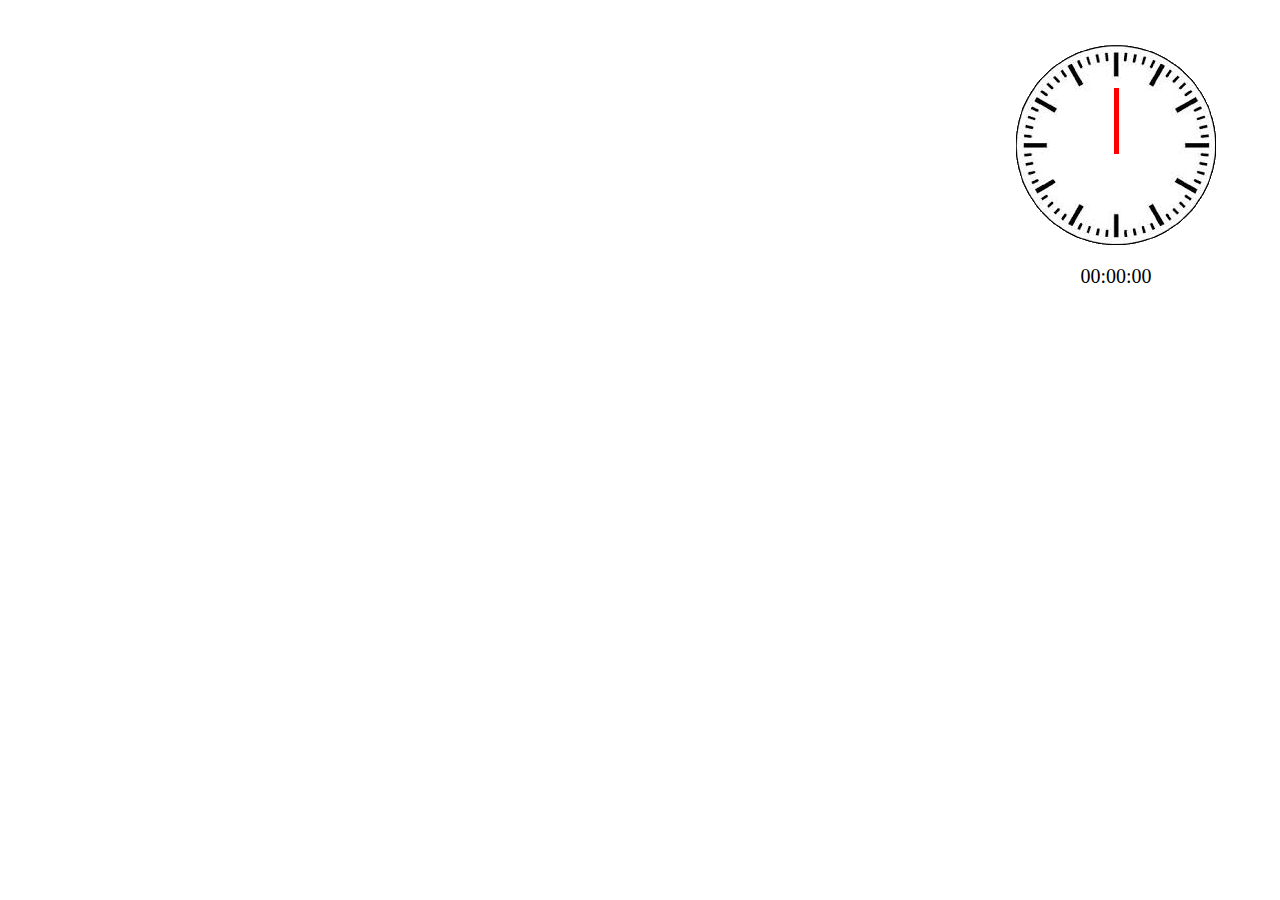
==== pierric/index.html @ 0d2c62be "production" ====
<!DOCTYPE html>
<html lang="en">
<head>
    <meta charset="UTF-8">
    <meta name="viewport" content="width=device-width, initial-scale=1.0">
    <title>Document</title>
    <link rel="stylesheet" href="style.css">
</head>
<body>
    <div class="présentation">

    </div>

    <div class="passions">

    </div>

    <div class="productions">
        <div class="zone_horloge">
            <div class="zone_cadran">
                <img src="img/cadran.png" alt="horloge" id="cadran">
                <div id="petite_aiguille"></div>
                <div id="grande_aiguille"></div>
                <div id="aiguille_seconde"></div>
            </div>

            <p id="heure">00:00:00</p>
        </div>
    </div>

    <div class="objectifs">

    </div>
</body>

<div class="footer">

</div>
<script src="main.js"></script>
</html>
---- pierric/style.css ----
.zone_horloge{
    display: flex;
    flex-direction: column;
    position: absolute;
    top: 5%;
    right: 5%;
    flex-wrap: wrap;
    align-content: center;
    min-width:200px;
}
.zone_cadran{
    display:flex;
    width: 200px;
    height: 200px;
    justify-content: center;
    align-items: center;
}
#cadran{
    position:absolute;
    z-index:-1;
}
#grande_aiguille{
    transform-origin: bottom;
    position:absolute;
    background-color: black;
    z-index: 1;
    min-width:5px;
    height: 25%;
    top: 43px; 
}
#petite_aiguille{
    position:absolute;
    background-color: black;
    z-index: 0;
    min-width:5px;
    height: 15%;
    top:68px;
    transform-origin: bottom;
}
#aiguille_seconde{
    transform-origin: bottom;
    position:absolute;
    background-color: red;
    z-index: 2;
    min-width:5px;
    height: 25%;
    top: 43px;
}
#heure{
    display:flex;
    justify-content: center;
    font-size: 20px;
}
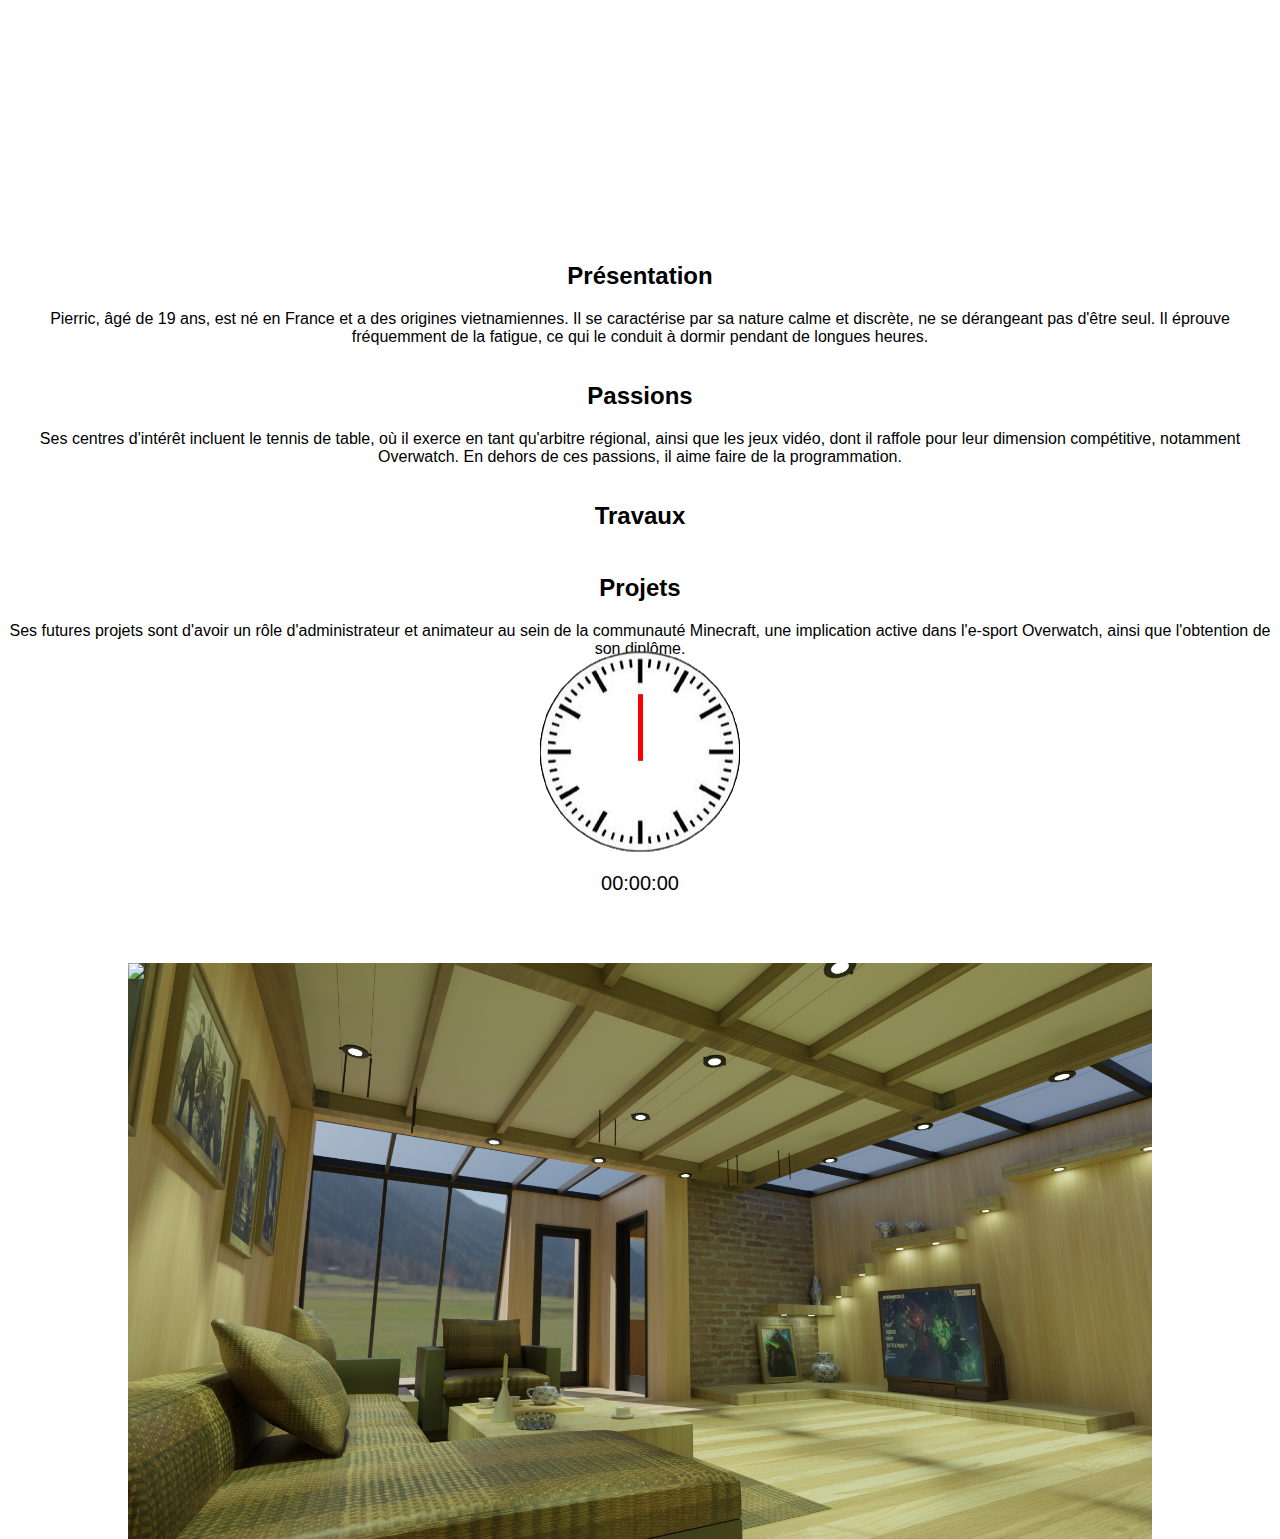
==== commit 98d58ba6: "update" ====
--- a/pierric/index.html
+++ b/pierric/index.html
@@ -7,34 +7,55 @@
     <link rel="stylesheet" href="style.css">
 </head>
 <body>
-    <div class="présentation">
+    <div class="center">
+        <div class="présentation">
+            <h2>Présentation</h2>
+            <p>Pierric, âgé de 19 ans, est né en France et a des origines vietnamiennes. 
+            Il se caractérise par sa nature calme et discrète, ne se dérangeant pas d'être seul. 
+            Il éprouve fréquemment de la fatigue, ce qui le conduit à dormir pendant de longues heures.</p>   
+        </div>
 
-    </div>
+        <div class="passions">
+            <h2>Passions</h2>
+            <p>Ses centres d'intérêt incluent le tennis de table, où il exerce en tant qu'arbitre régional, 
+            ainsi que les jeux vidéo, dont il raffole pour leur dimension compétitive, notamment Overwatch.
+            En dehors de ces passions, il aime faire de la programmation.</p>
+        </div>
 
-    <div class="passions">
 
-    </div>
+        
 
-    <div class="productions">
-        <div class="zone_horloge">
-            <div class="zone_cadran">
-                <img src="img/cadran.png" alt="horloge" id="cadran">
-                <div id="petite_aiguille"></div>
-                <div id="grande_aiguille"></div>
-                <div id="aiguille_seconde"></div>
+        <div class="travaux">
+            <h2>Travaux</h2> 
+            <div class="zone_horloge">
+                <div class="zone_cadran">
+                    <img src="img/cadran.png" alt="horloge" id="cadran">
+                    <div id="petite_aiguille"></div>
+                    <div id="grande_aiguille"></div>
+                    <div id="aiguille_seconde"></div>
+                </div>
+
+                <p id="heure">00:00:00</p>
             </div>
 
-            <p id="heure">00:00:00</p>
+            <div class="archi_transi">
+                <img src="img/img_archi_3D_sans_textures_test.png" class="archi"> 
+                <img src="img/img_archi_3D.png"> 
+            </div>
         </div>
-    </div>
 
-    <div class="objectifs">
+    
+
+        <div class="projets">
+            <h2>Projets</h2>
+            <p>Ses futures projets sont d'avoir un rôle d'administrateur et
+            animateur au sein de la communauté Minecraft, une implication 
+            active dans l'e-sport Overwatch, ainsi que l'obtention de son 
+            diplôme.</p>
+        </div>
 
     </div>
 </body>
 
-<div class="footer">
-
-</div>
 <script src="main.js"></script>
 </html>--- a/pierric/style.css
+++ b/pierric/style.css
@@ -1,12 +1,27 @@
+*{
+    font-family:sans-serif;
+    
+}
+.center {
+    display: flex;
+    flex-direction: column;
+    align-items: center;
+    justify-content: center;
+    height: 100vh;
+    text-align: center; 
+}
+
 .zone_horloge{
     display: flex;
     flex-direction: column;
+    align-items: center;
+    justify-content: center;
     position: absolute;
-    top: 5%;
-    right: 5%;
-    flex-wrap: wrap;
-    align-content: center;
-    min-width:200px;
+    top: 87%; 
+    left: 50%; 
+    transform: translate(-50%, -50%); 
+    min-width: 200px;
+
 }
 .zone_cadran{
     display:flex;
@@ -27,6 +42,7 @@
     min-width:5px;
     height: 25%;
     top: 43px; 
+ 
 }
 #petite_aiguille{
     position:absolute;
@@ -36,6 +52,7 @@
     height: 15%;
     top:68px;
     transform-origin: bottom;
+
 }
 #aiguille_seconde{
     transform-origin: bottom;
@@ -45,9 +62,36 @@
     min-width:5px;
     height: 25%;
     top: 43px;
+
 }
 #heure{
     display:flex;
     justify-content: center;
     font-size: 20px;
+}
+
+.archi_transi{
+    display:flex;
+    flex-direction: column;
+    padding-top: 5%;
+
+
+}
+.archi_transi > img{
+    position: absolute;
+    min-width:265px;
+    max-width: 1036px;
+    width:80%;
+    align-self: center;
+    transition: 3s;
+    transition-timing-function: cubic-bezier(.41,.17,.31,.98);
+    top: 107%;
+    
+}
+.archi{
+    z-index: 1;
+}
+
+.archi:hover{
+    opacity: 0;
 }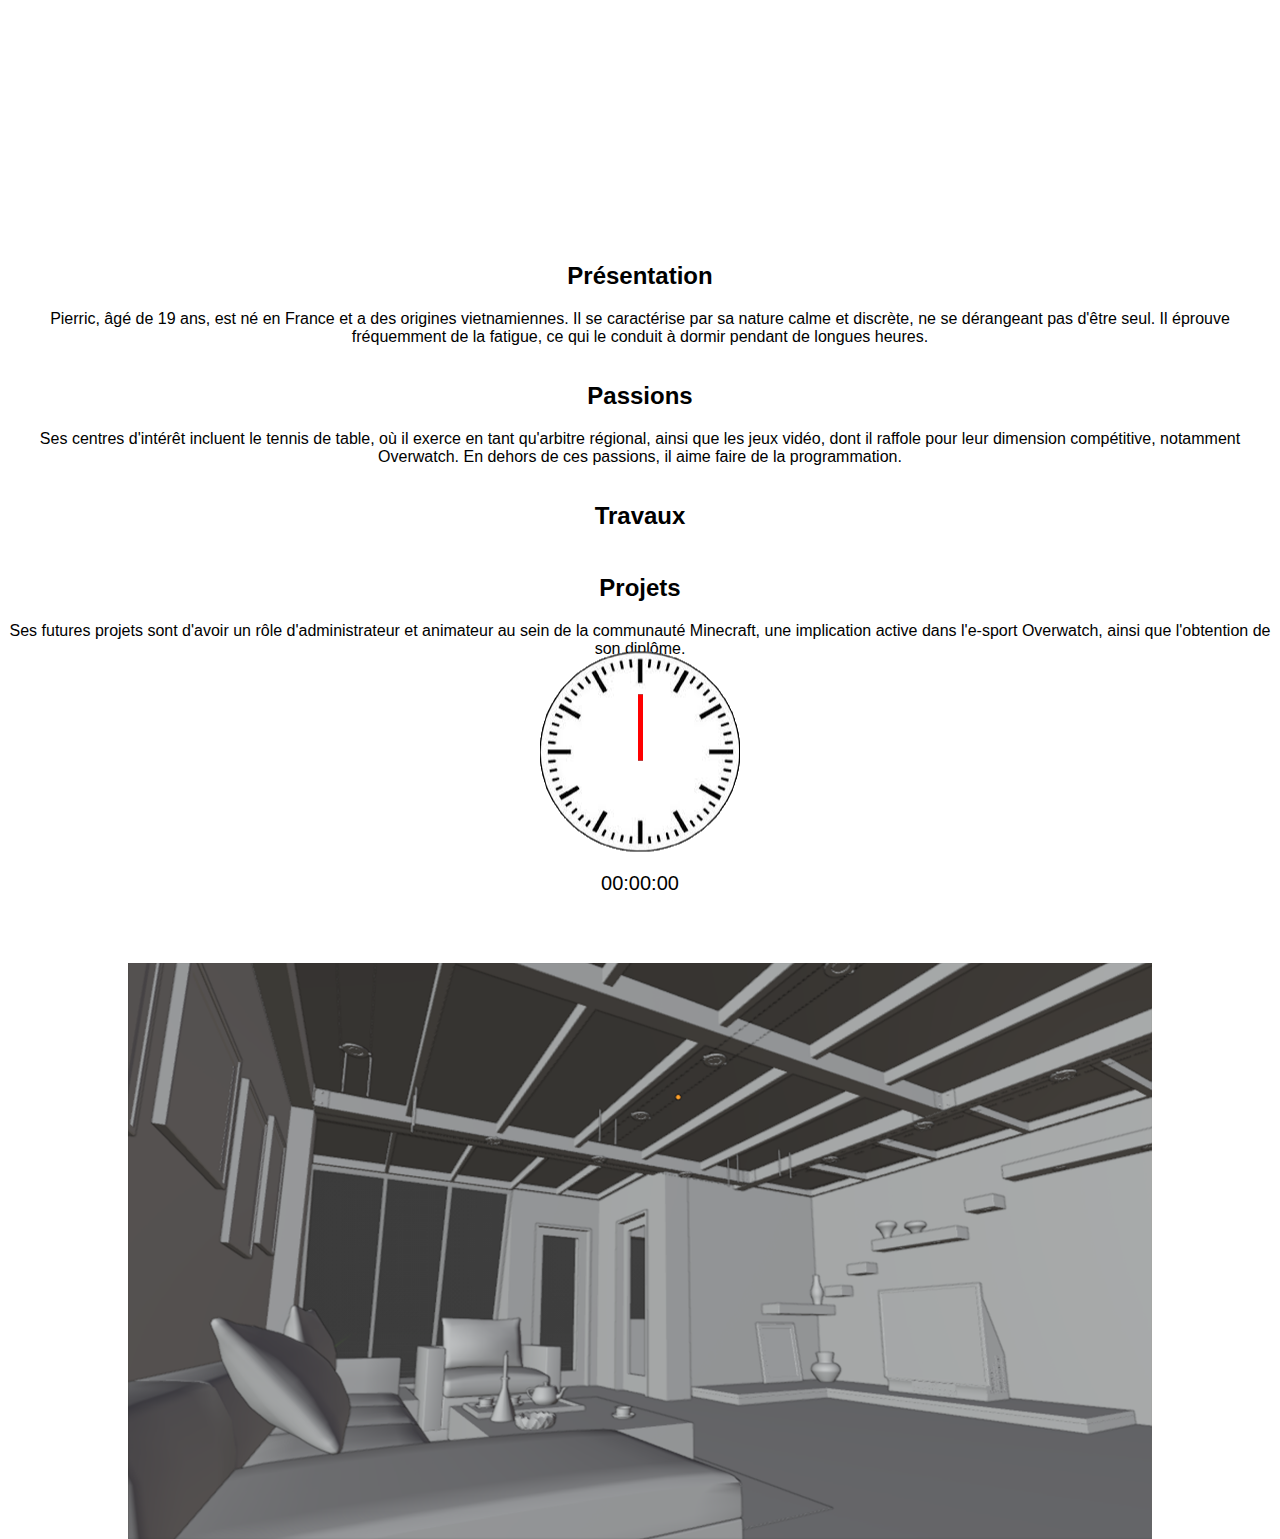
==== commit 6bd0a27f: "update travaux" ====
--- a/pierric/index.html
+++ b/pierric/index.html
@@ -39,7 +39,7 @@
             </div>
 
             <div class="archi_transi">
-                <img src="img/img_archi_3D_sans_textures_test.png" class="archi"> 
+                <img src="img/img_archi_3D_sans_textures.png" class="archi"> 
                 <img src="img/img_archi_3D.png"> 
             </div>
         </div>
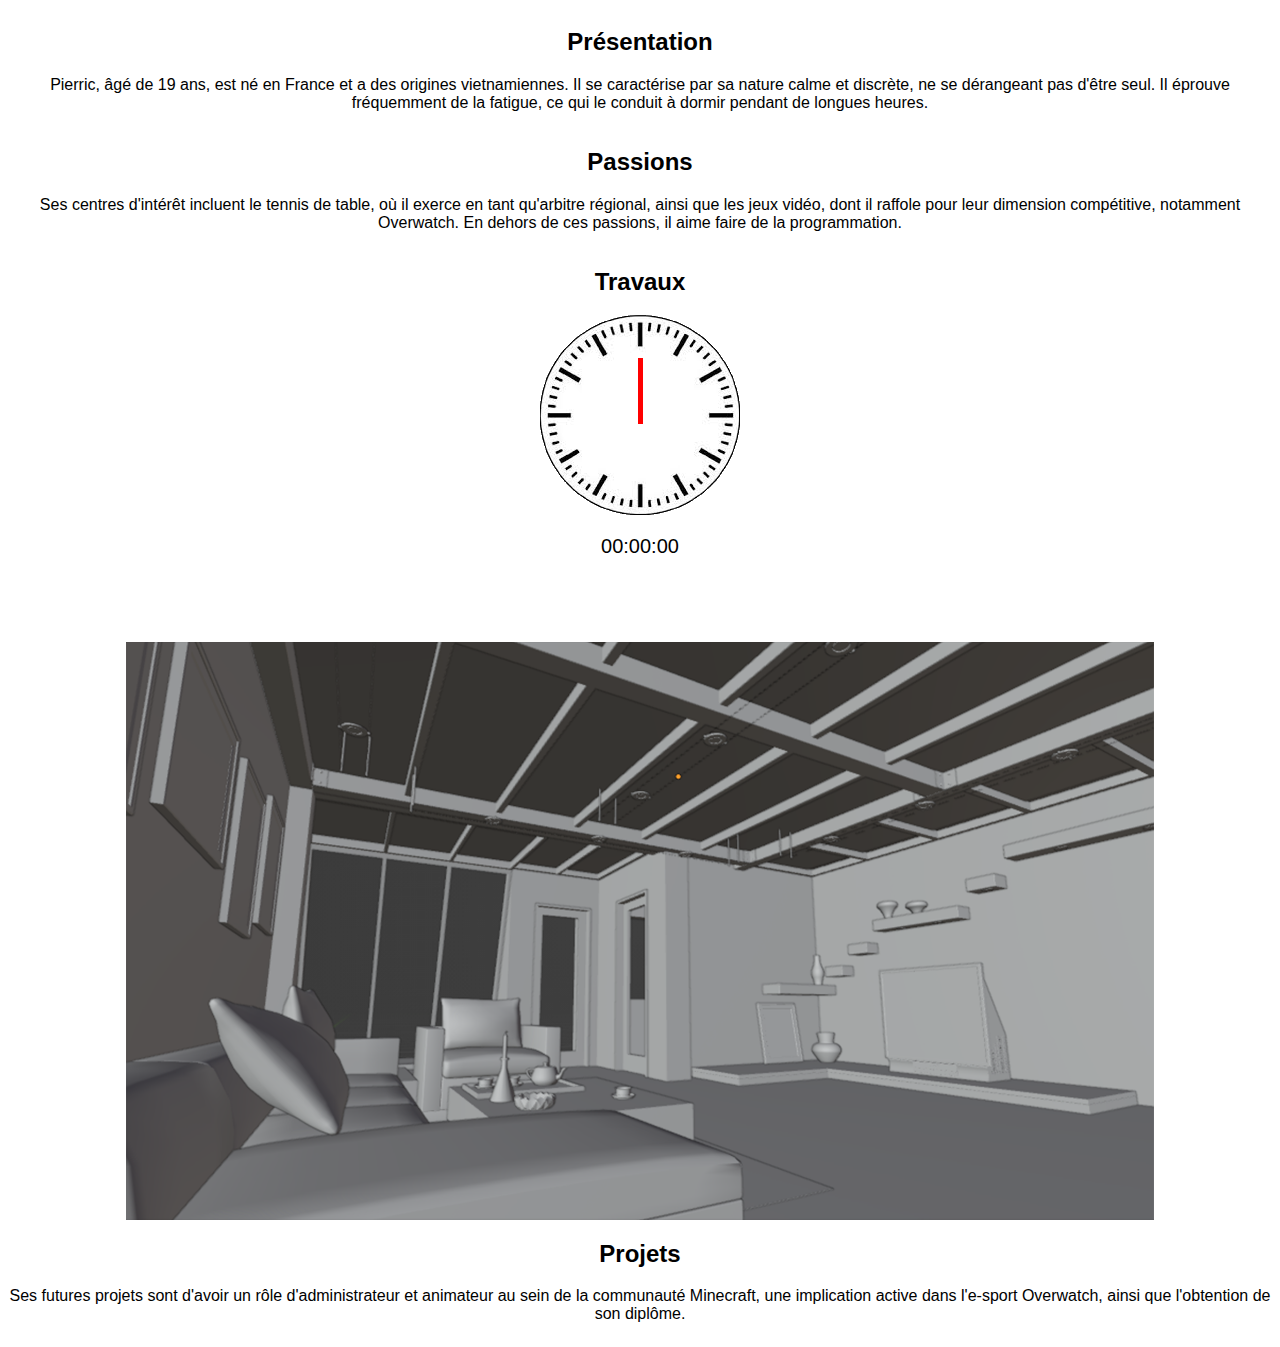
==== commit 313c1dc6: "finalisation" ====
--- a/pierric/index.html
+++ b/pierric/index.html
@@ -39,7 +39,7 @@
             </div>
 
             <div class="archi_transi">
-                <img src="img/img_archi_3D_sans_textures.png" class="archi"> 
+                <img style="width: 81.3%;position: relative;" src="img/img_archi_3D_sans_textures.png" class="archi"> 
                 <img src="img/img_archi_3D.png"> 
             </div>
         </div>
--- a/pierric/style.css
+++ b/pierric/style.css
@@ -7,7 +7,6 @@
     flex-direction: column;
     align-items: center;
     justify-content: center;
-    height: 100vh;
     text-align: center; 
 }
 
@@ -16,10 +15,7 @@
     flex-direction: column;
     align-items: center;
     justify-content: center;
-    position: absolute;
-    top: 87%; 
-    left: 50%; 
-    transform: translate(-50%, -50%); 
+    position: relative;
     min-width: 200px;
 
 }
@@ -79,13 +75,10 @@
 }
 .archi_transi > img{
     position: absolute;
-    min-width:265px;
-    max-width: 1036px;
     width:80%;
     align-self: center;
     transition: 3s;
     transition-timing-function: cubic-bezier(.41,.17,.31,.98);
-    top: 107%;
     
 }
 .archi{
@@ -94,4 +87,4 @@
 
 .archi:hover{
     opacity: 0;
-}+}
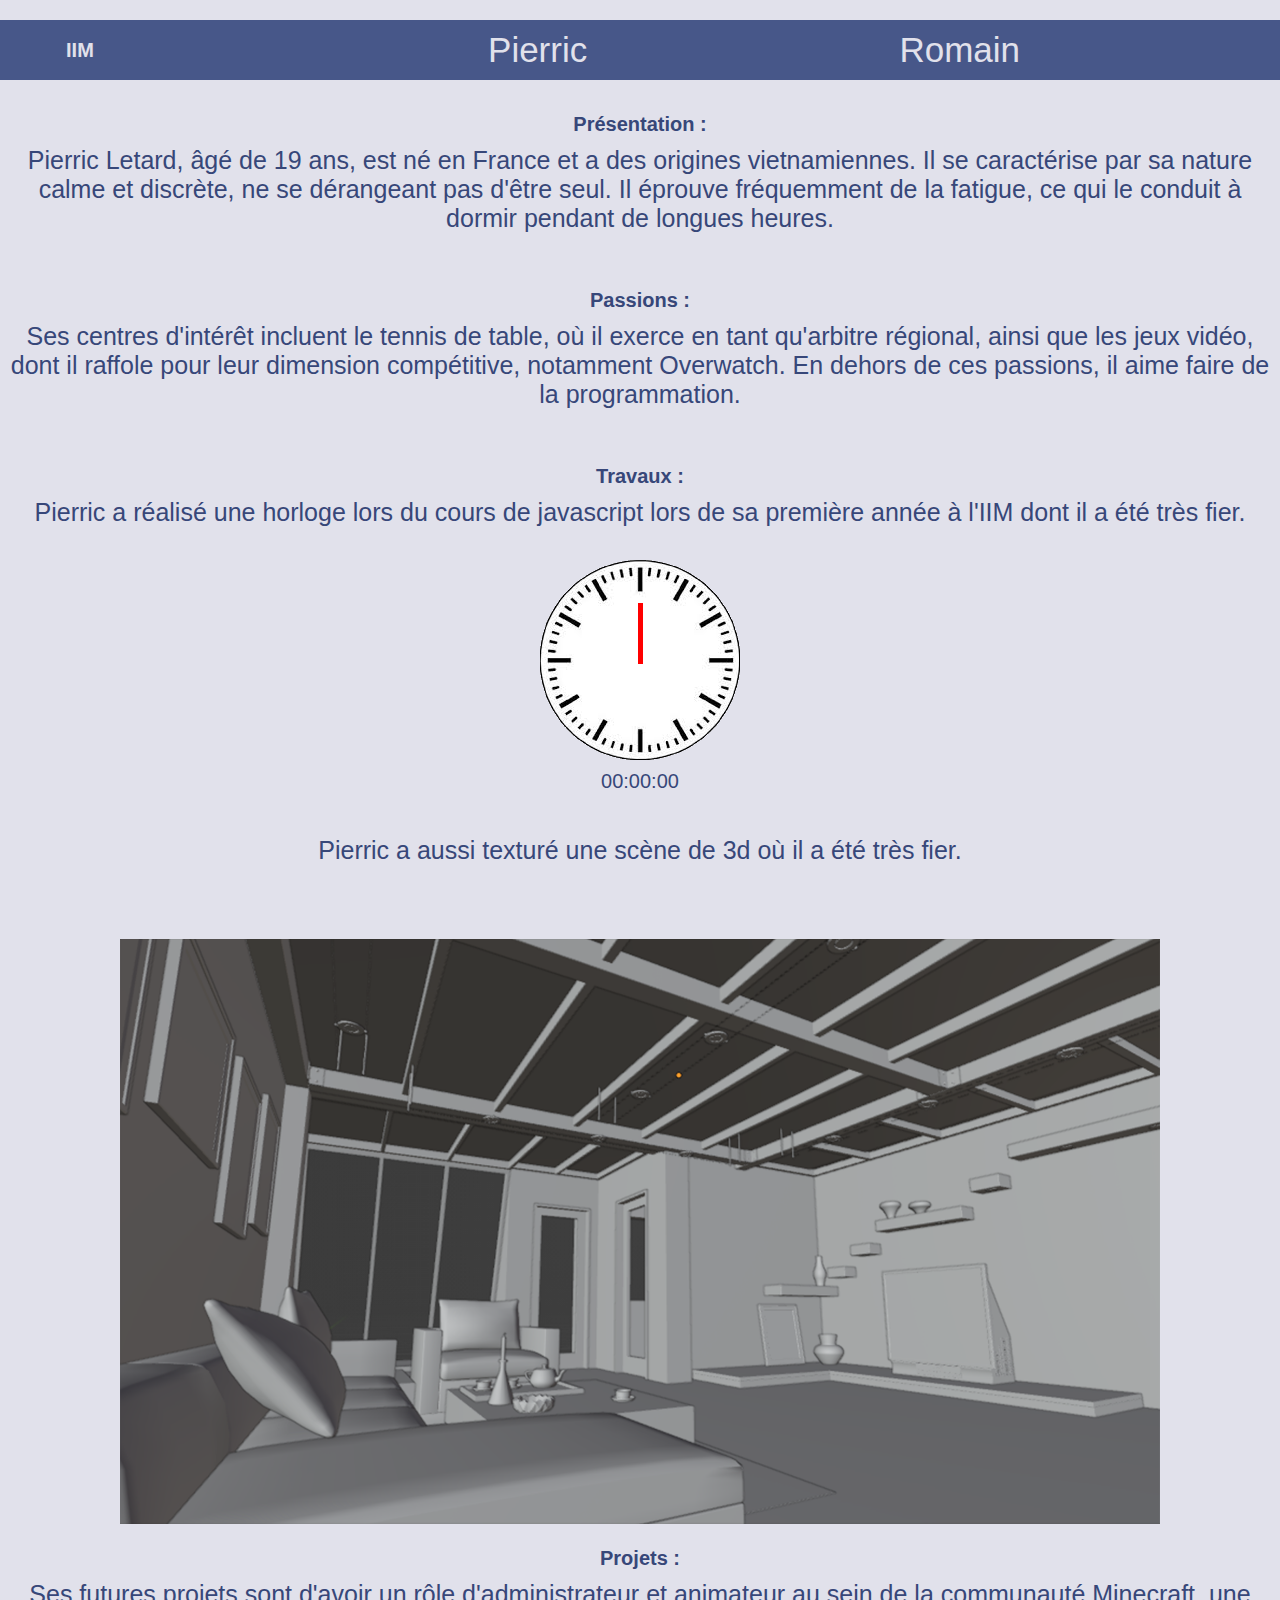
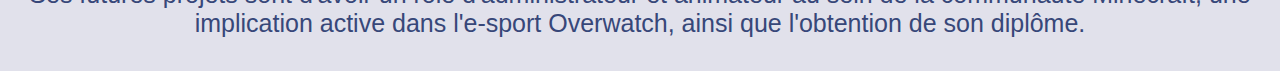
==== commit a461a31f: "update finalisation" ====
--- a/pierric/index.html
+++ b/pierric/index.html
@@ -7,26 +7,37 @@
     <link rel="stylesheet" href="style.css">
 </head>
 <body>
+
+    <section id="bande">
+        <h1>IIM</h1>                            
+        <div class="liens">
+            <a href="" class="button"> Pierric </a>
+            <a href="../Romain/index.html" class="button">Romain</a>
+        </div>
+    </section>
+
     <div class="center">
         <div class="présentation">
-            <h2>Présentation</h2>
-            <p>Pierric, âgé de 19 ans, est né en France et a des origines vietnamiennes. 
+            <br><h1>Présentation :</h1>
+            <p>Pierric Letard, âgé de 19 ans, est né en France et a des origines vietnamiennes. 
             Il se caractérise par sa nature calme et discrète, ne se dérangeant pas d'être seul. 
-            Il éprouve fréquemment de la fatigue, ce qui le conduit à dormir pendant de longues heures.</p>   
+            Il éprouve fréquemment de la fatigue, ce qui le conduit à dormir pendant de longues heures.</p> <br><br> 
         </div>
 
         <div class="passions">
-            <h2>Passions</h2>
+            <h1>Passions :</h1>
             <p>Ses centres d'intérêt incluent le tennis de table, où il exerce en tant qu'arbitre régional, 
             ainsi que les jeux vidéo, dont il raffole pour leur dimension compétitive, notamment Overwatch.
-            En dehors de ces passions, il aime faire de la programmation.</p>
+            En dehors de ces passions, il aime faire de la programmation.</p> <br><br>
         </div>
 
 
         
 
         <div class="travaux">
-            <h2>Travaux</h2> 
+            <h1>Travaux :</h1> 
+            <p>Pierric a réalisé une horloge lors du cours de javascript lors de sa
+                première année à l'IIM dont il a été très fier.</p><br>
             <div class="zone_horloge">
                 <div class="zone_cadran">
                     <img src="img/cadran.png" alt="horloge" id="cadran">
@@ -37,7 +48,7 @@
 
                 <p id="heure">00:00:00</p>
             </div>
-
+            <br><p>Pierric a aussi texturé une scène de 3d où il a été très fier. </p>
             <div class="archi_transi">
                 <img style="width: 81.3%;position: relative;" src="img/img_archi_3D_sans_textures.png" class="archi"> 
                 <img src="img/img_archi_3D.png"> 
@@ -47,11 +58,11 @@
     
 
         <div class="projets">
-            <h2>Projets</h2>
+            <br><h1>Projets :</h1>
             <p>Ses futures projets sont d'avoir un rôle d'administrateur et
             animateur au sein de la communauté Minecraft, une implication 
             active dans l'e-sport Overwatch, ainsi que l'obtention de son 
-            diplôme.</p>
+            diplôme.</p><br>
         </div>
 
     </div>
--- a/pierric/style.css
+++ b/pierric/style.css
@@ -1,6 +1,8 @@
+@import url(../main.css);
+
 *{
     font-family:sans-serif;
-    
+    font-size: 20px; 
 }
 .center {
     display: flex;
@@ -88,3 +90,7 @@
 .archi:hover{
     opacity: 0;
 }
+
+
+
+
